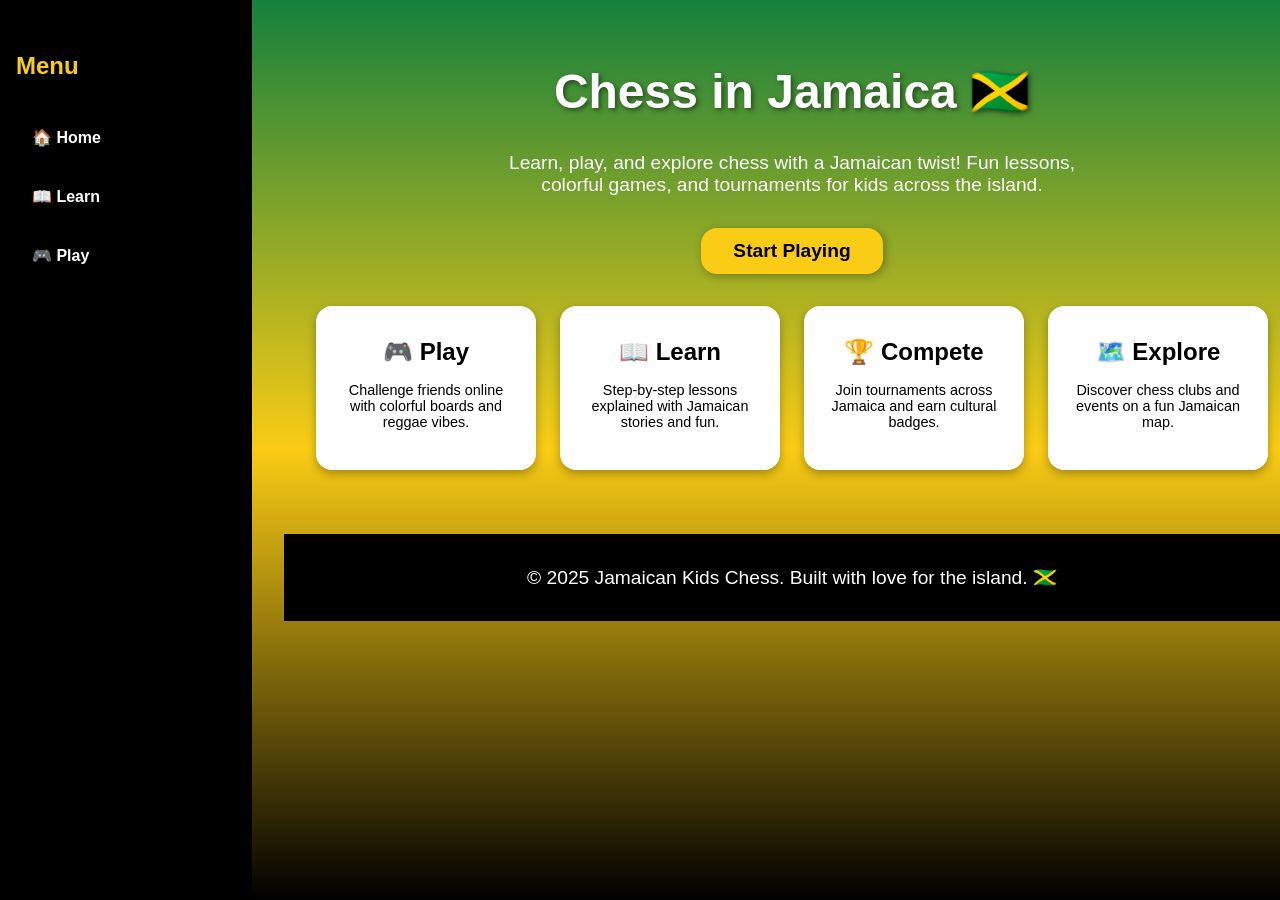
==== index.html @ 273d4270 "Add files via upload" ====
<!DOCTYPE html>
<html lang="en">
  <head>
    <meta charset="UTF-8" />
    <meta name="viewport" content="width=device-width, initial-scale=1.0" />
    <title>Chess in Jamaica</title>
    <link rel="stylesheet" href="Styles/styles.css">
    <link rel="stylesheet" href="Styles/sidebar.css">
    <link rel="stylesheet" href="Styles/home.css">
  </head>
  <body>
    <aside class="sidebar">
      <h2>Menu</h2>
      <a href="index.html" class="nav-link">🏠 Home</a>
      <a href="learn.html" class="nav-link">📖 Learn</a>
      <a href="play.html" class="nav-link">🎮 Play</a>
      <!-- <a href="#" class="nav-link">🏆 Compete</a>
      <a href="#" class="nav-link">🗺️ Explore</a> -->
    </aside>

    <main class="content">
      <h1>Chess in Jamaica 🇯🇲</h1>
      <p>Learn, play, and explore chess with a Jamaican twist! Fun lessons, colorful games, and tournaments for kids across the island.</p>
      <a href="#" class="btn-primary">Start Playing</a>

      <section class="features">
        <div class="card">
          <h3>🎮 Play</h3>
          <p>Challenge friends online with colorful boards and reggae vibes.</p>
        </div>
        <div class="card">
          <h3>📖 Learn</h3>
          <p>Step-by-step lessons explained with Jamaican stories and fun.</p>
        </div>
        <div class="card">
          <h3>🏆 Compete</h3>
          <p>Join tournaments across Jamaica and earn cultural badges.</p>
        </div>
        <div class="card">
          <h3>🗺️ Explore</h3>
          <p>Discover chess clubs and events on a fun Jamaican map.</p>
        </div>
      </section>

      <footer>
        <p>© 2025 Jamaican Kids Chess. Built with love for the island. 🇯🇲</p>
      </footer>
    </main>
  </body>
</html>
---- Styles/styles.css ----
body {
  margin: 0;
  font-family: Arial, sans-serif;
  display: flex;
  min-height: 100vh;
  background: linear-gradient(to bottom, #15803d, #facc15, #000000);
  color: white;
}
---- Styles/sidebar.css ----
.sidebar {
  background: black;
  width: 220px;
  padding: 2rem 1rem;
  display: flex;
  flex-direction: column;
  gap: 1.5rem;
  flex-shrink: 0;
}

.sidebar h2 {
  font-size: 1.5rem;
  margin-bottom: 1rem;
  color: #facc15;
}

.nav-link {
  color: white;
  text-decoration: none;
  font-weight: bold;
  padding: 0.5rem 1rem;
  border-radius: 0.5rem;
  transition: background 0.3s;
  display: block;
}

.nav-link:hover {
  background: #333;
}
---- Styles/home.css ----
.content {
  flex: 1;
  padding: 2rem;
  text-align: center;
}
.content h1 {
  font-size: 3rem;
  font-weight: bold;
  text-shadow: 2px 2px 5px rgba(0,0,0,0.5);
}
.content p {
  font-size: 1.2rem;
  max-width: 600px;
  margin: 1rem auto;
}
.btn-primary {
  display: inline-block;
  background: #facc15;
  color: black;
  font-size: 1.2rem;
  padding: 0.75rem 2rem;
  border-radius: 1rem;
  text-decoration: none;
  font-weight: bold;
  box-shadow: 2px 2px 10px rgba(0,0,0,0.3);
  transition: background 0.3s;
  margin-top: 1rem;
}
.btn-primary:hover {
  background: #fde047;
}
.features {
  display: grid;
  grid-template-columns: repeat(auto-fit, minmax(220px, 1fr));
  gap: 1.5rem;
  padding: 2rem;
  max-width: 1000px;
  margin: auto;
}
.card {
  background: white;
  color: black;
  border-radius: 1rem;
  padding: 1.5rem;
  box-shadow: 0 4px 10px rgba(0,0,0,0.3);
}
.card h3 {
  margin: 0.5rem 0;
  font-size: 1.5rem;
}
.card p {
  font-size: 0.9rem;
}
footer {
  background: black;
  padding: 1rem;
  font-size: 0.8rem;
  margin-top: 2rem;
  text-align: center;
}
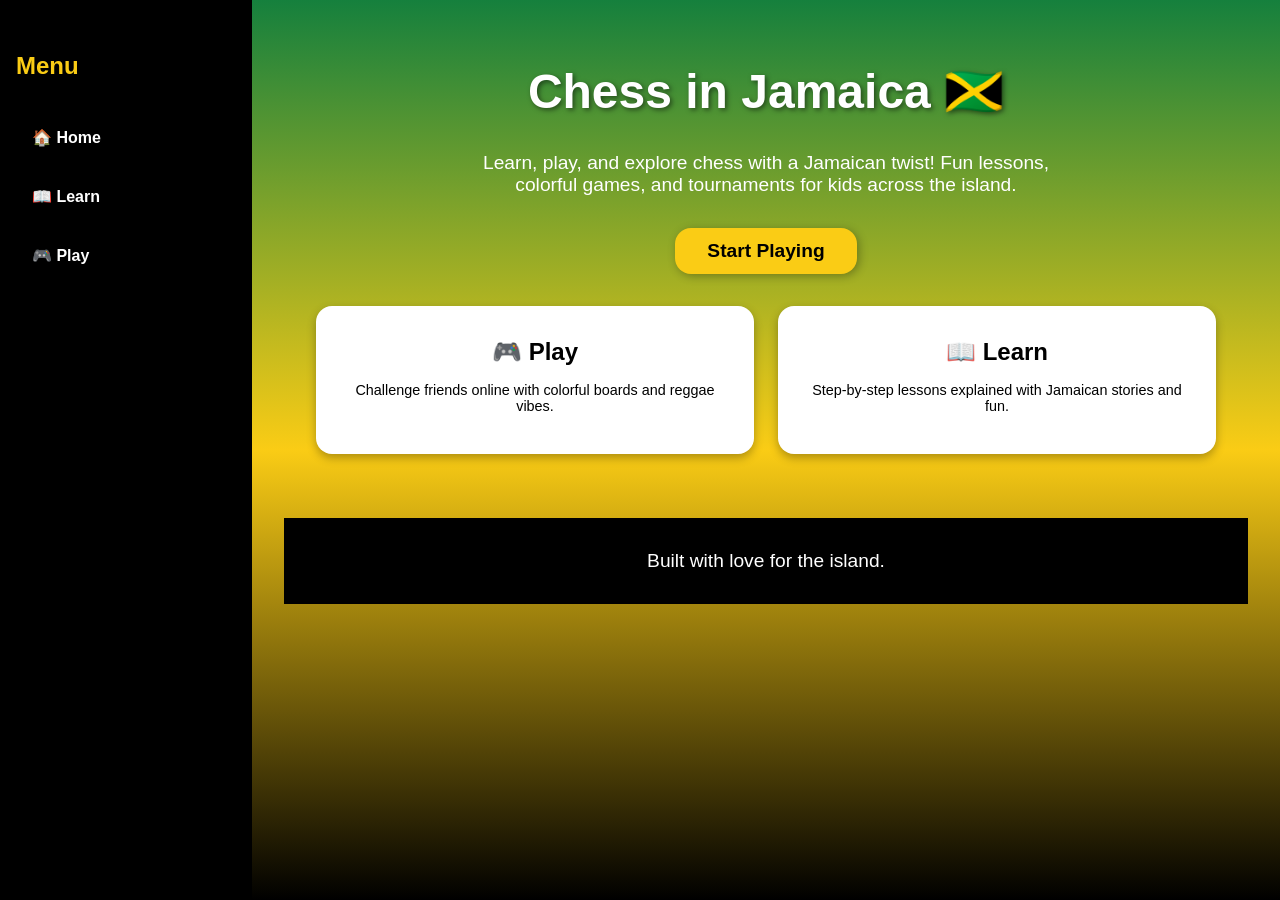
==== commit 2c10f9bb: "Update index.html" ====
--- a/index.html
+++ b/index.html
@@ -21,7 +21,7 @@
     <main class="content">
       <h1>Chess in Jamaica 🇯🇲</h1>
       <p>Learn, play, and explore chess with a Jamaican twist! Fun lessons, colorful games, and tournaments for kids across the island.</p>
-      <a href="#" class="btn-primary">Start Playing</a>
+      <a href="play.html" class="btn-primary">Start Playing</a>
 
       <section class="features">
         <div class="card">
@@ -32,19 +32,21 @@
           <h3>📖 Learn</h3>
           <p>Step-by-step lessons explained with Jamaican stories and fun.</p>
         </div>
-        <div class="card">
+        <!-- <div class="card">
           <h3>🏆 Compete</h3>
           <p>Join tournaments across Jamaica and earn cultural badges.</p>
         </div>
         <div class="card">
           <h3>🗺️ Explore</h3>
           <p>Discover chess clubs and events on a fun Jamaican map.</p>
-        </div>
+        </div> -->
       </section>
 
       <footer>
-        <p>© 2025 Jamaican Kids Chess. Built with love for the island. 🇯🇲</p>
+        <!-- © 2025 Jamaican Kids Chess. -->
+        <p>Built with love for the island.</p>
+        <!-- 🇯🇲 -->
       </footer>
     </main>
   </body>
-</html>+</html>
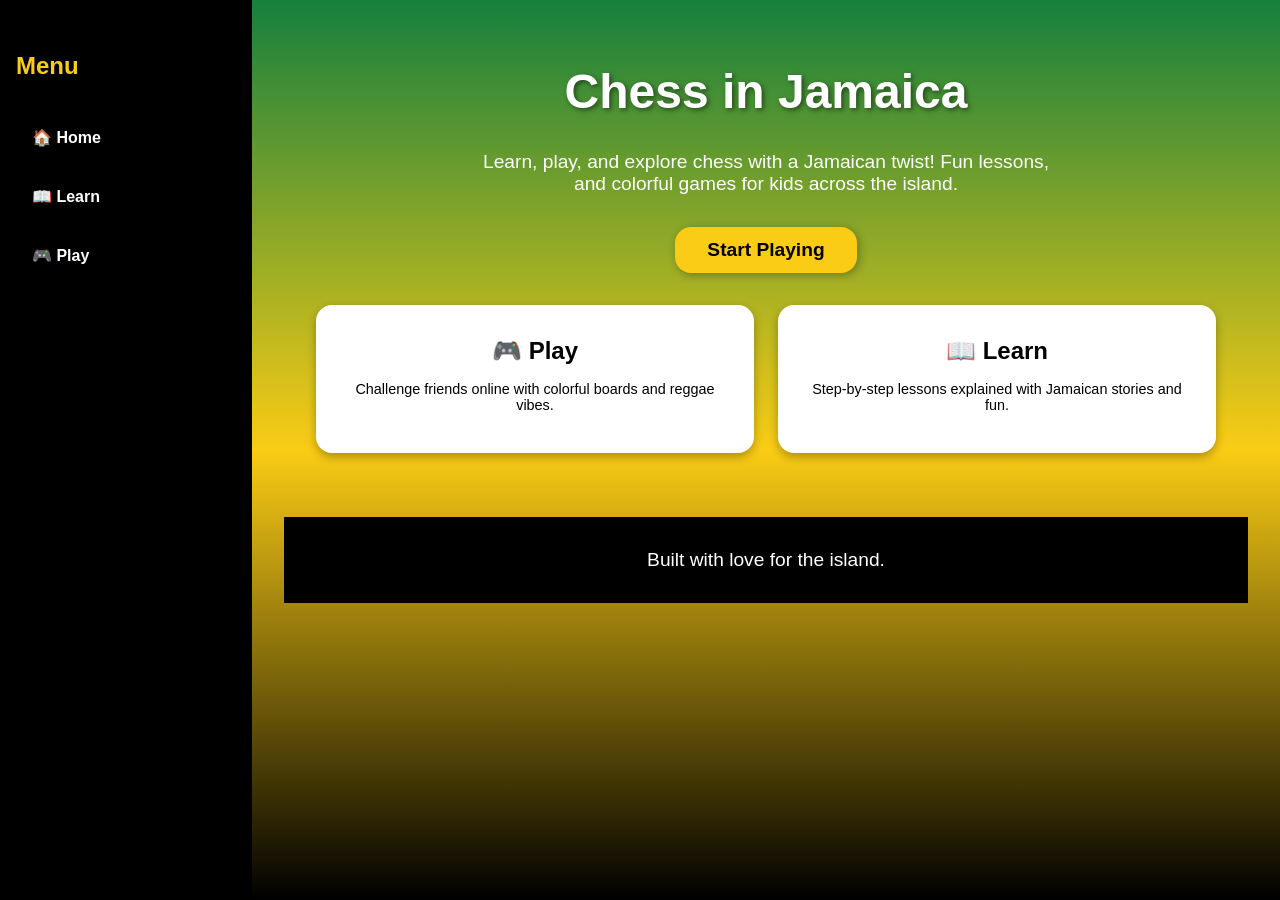
==== commit 5bdc3df1: "Update index.html" ====
--- a/index.html
+++ b/index.html
@@ -19,8 +19,9 @@
     </aside>
 
     <main class="content">
-      <h1>Chess in Jamaica 🇯🇲</h1>
-      <p>Learn, play, and explore chess with a Jamaican twist! Fun lessons, colorful games, and tournaments for kids across the island.</p>
+      <h1>Chess in Jamaica</h1>
+      <!-- 🇯🇲 -->
+      <p>Learn, play, and explore chess with a Jamaican twist! Fun lessons, and colorful games for kids across the island.</p>
       <a href="play.html" class="btn-primary">Start Playing</a>
 
       <section class="features">
@@ -50,3 +51,4 @@
     </main>
   </body>
 </html>
+
